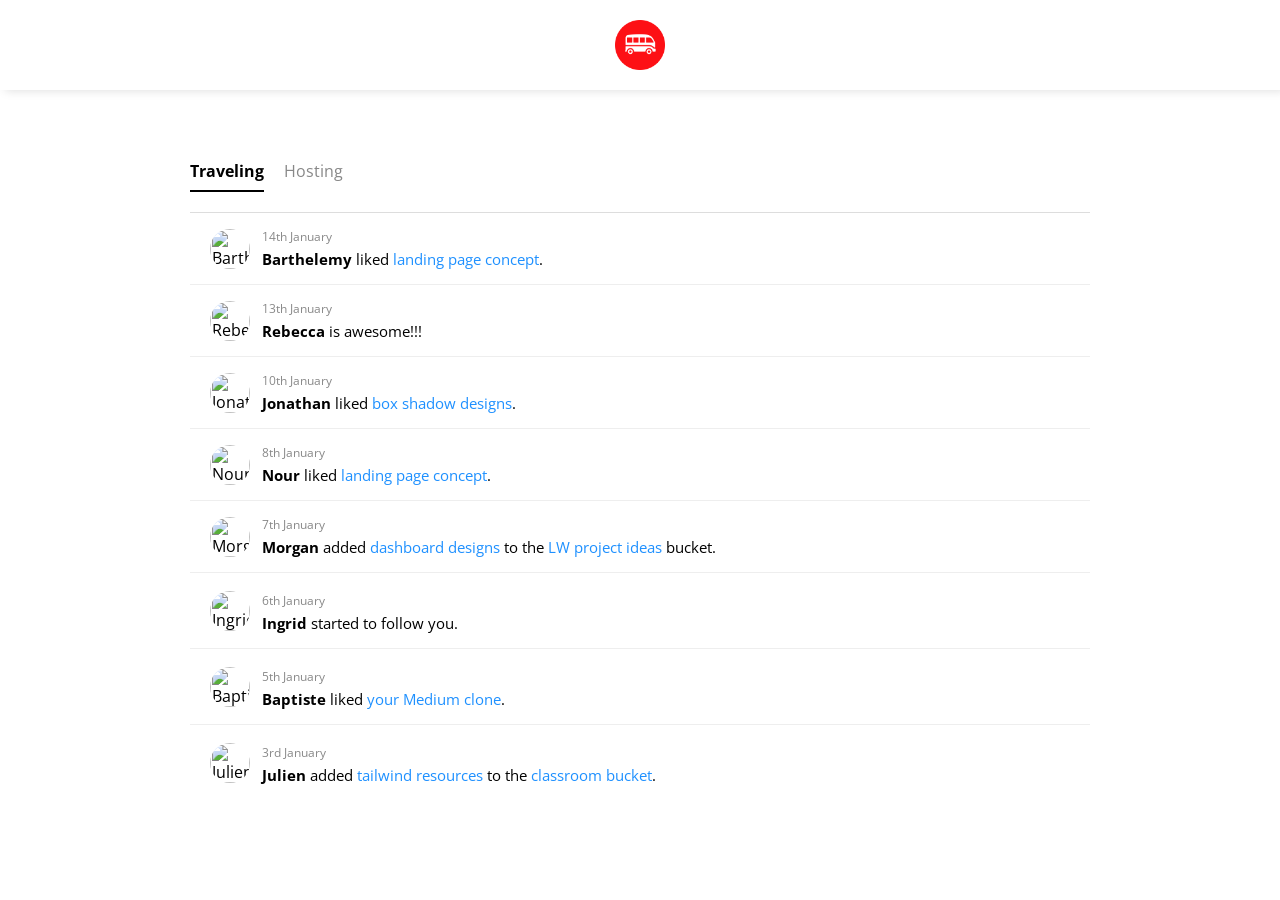
==== index.html @ caa033ea "Move files to root pour Gh pages" ====
<html>
  <head>
    <meta charset="utf-8">
    <title>Activity feed - Notification design</title>
    <link rel="shortcut icon" href="data:image/x-icon;" type="image/x-icon">

    <link rel="stylesheet" href="css/style.css">
  </head>

  <body>

    <div class="navbar-lewagon">
      <img src="images/logo.png" alt="logo">
    </div>

    <div class="container">
      <!-- Code your tabs here -->
      <div class="tabs">
        <a href="#" class="tab active">Traveling</a>
        <a href="#" class="tab">Hosting</a>
      </div>



      <div class="notifications">

        <div class="notification">
          <!-- Code one notification here -->
            <img class="avatar" src="https://avatars.githubusercontent.com/u/141767832?v=4" alt="Barthelemy">
            <div class="notification-content">
            <small>14th January</small>
            <p><strong>Barthelemy</strong> liked <a href="#">landing page concept</a>.</p>
            </div>
            <div class="notification-actions">
            <a href="#">
              Mark as seen
              <i class="fas fa-check"></i>
            </a>
            </div>
          </div>

        <div class="notification">
          <!-- Code one notification here -->
            <img class="avatar" src="https://avatars.githubusercontent.com/u/196431764?v=4" alt="Rebecca">
            <div class="notification-content">
            <small>13th January</small>
            <p><strong>Rebecca</strong> is awesome!!!</p>
            </div>
            <div class="notification-actions">
            <a href="#">
              Follow back
              <i class="fas fa-user-plus"></i>
            </a>
              </div>
            </div>

        <div class="notification">
          <!-- Code one notification here -->
            <img class="avatar" src="https://avatars.githubusercontent.com/u/197379940?v=4" alt="Jonathan">
            <div class="notification-content">
            <small>10th January</small>
            <p><strong>Jonathan</strong> liked <a href="#">box shadow designs</a>.</p>
            </div>
            <div class="notification-actions">
            <a href="#">
              Mark as seen
              <i class="fas fa-check"></i>
            </a>
            </div>
          </div>
          <!-- etc. -->
          <div class="notification">
            <img class="avatar" src="https://avatars.githubusercontent.com/u/196225316?v=4" alt="Nour">
            <div class="notification-content">
              <small>8th January</small>
              <p><strong>Nour</strong> liked <a href="#">landing page concept</a>.</p>
            </div>
            <div class="notification-actions">
              <a href="#">
                Say thanks
                <i class="fas fa-heart"></i>
              </a>
            </div>
          </div>

          <div class="notification">
            <img class="avatar" src="https://avatars.githubusercontent.com/u/15994658?v=4" alt="Morgan">
            <div class="notification-content">
              <small>7th January</small>
              <p><strong>Morgan</strong> added <a href="#">dashboard designs</a> to the <a href="#">LW project ideas</a> bucket.</p>
            </div>
            <div class="notification-actions">
              <a href="#">
                View bucket
                <i class="fas fa-box-open"></i>
              </a>
            </div>
          </div>

        <div class="notification">
          <img class="avatar" src="https://d26jy9fbi4q9wx.cloudfront.net/rails/active_storage/representations/proxy/eyJfcmFpbHMiOnsibWVzc2FnZSI6IkJBaHBBK2p6QXc9PSIsImV4cCI6bnVsbCwicHVyIjoiYmxvYl9pZCJ9fQ==--37962b424780207d9575f295e25ce5ddeef6b7e3/eyJfcmFpbHMiOnsibWVzc2FnZSI6IkJBaDdCem9MWm05eWJXRjBTU0lJY0c1bkJqb0dSVlE2RTNKbGMybDZaVjkwYjE5bWFXeHNXd2hwQWNocEFjaDdCam9KWTNKdmNEb09ZWFIwWlc1MGFXOXUiLCJleHAiOm51bGwsInB1ciI6InZhcmlhdGlvbiJ9fQ==--df4f7d63fe19fb30952f52eed6dffc392a97578c/39_1750.png" alt="Ingrid">
          <div class="notification-content">
            <p><small>6th January</small></p>
            <p><strong>Ingrid</strong> started to follow you.</p>
          </div>
          <div class="notification-actions">
            <a href="#">
              Follow back
              <i class="fas fa-user-plus"></i>
            </a>
          </div>
        </div>

        <div class="notification">
          <img class="avatar" src="https://avatars.githubusercontent.com/u/196624773?v=4" alt="Baptiste">
          <div class="notification-content">
            <p><small>5th January</small></p>
            <p><strong>Baptiste</strong> liked <a href="#">your Medium clone</a>.</p>
          </div>
          <div class="notification-actions">
            <a href="#">
              Mark as seen
              <i class="fas fa-check"></i>
            </a>
          </div>
        </div>

        <div class="notification">
          <img class="avatar" src="https://avatars.githubusercontent.com/u/198212342?v=4" alt="Julien">
          <div class="notification-content">
            <p><small>3rd January</small></p>
            <p><strong>Julien</strong> added <a href="#">tailwind resources</a> to the <a href="#">classroom bucket</a>.</p>
          </div>
          <div class="notification-actions">
            <a href="#">
              View resource
              <i class="fas fa-folder-open"></i>
            </a>
          </div>
        </div>

      </div>

    </div>

  </body>
</html>
---- css/style.css ----
/* Fonts */
@import url("https://fonts.googleapis.com/css2?family=Open+Sans:wght@300;400;700");
@import url("https://use.fontawesome.com/releases/v6.1.2/css/all.css");

/* Components */
@import url("components/navbar.css");
@import url("components/avatar.css");
@import url("components/notification.css");
@import url("components/tabs.css");

body {
  margin: 0;
  margin-bottom: 100px;
  font-family: "Open Sans", "Helvetica", "sans-serif";
}
.text-center {
  text-align: center;
}
.container {
  max-width: 900px;
  margin: 50px auto;
}
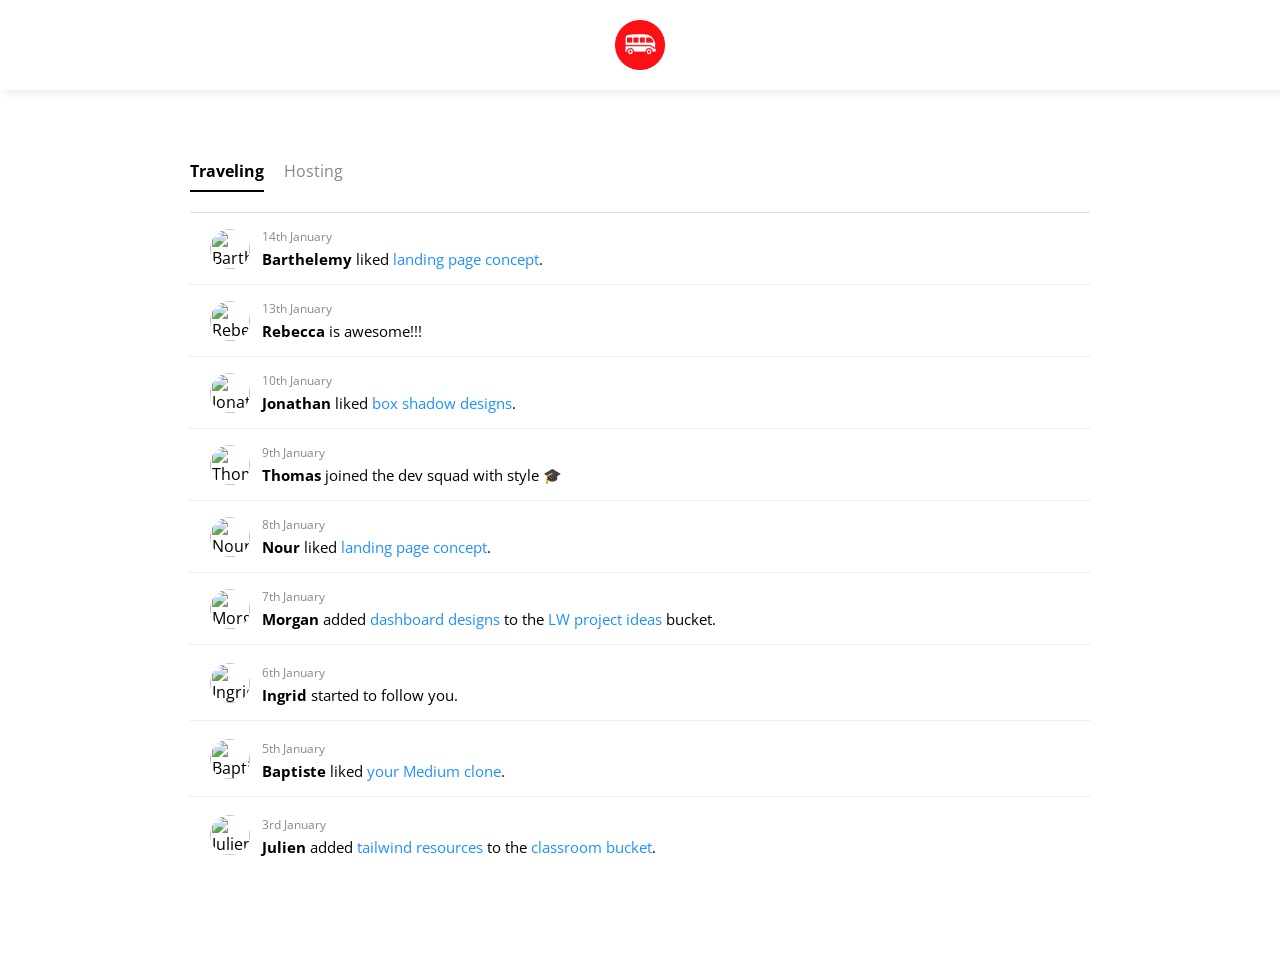
==== commit 8cccfad9: "Update index.html" ====
--- a/index.html
+++ b/index.html
@@ -69,6 +69,20 @@
             </div>
           </div>
           <!-- etc. -->
+        <div class="notification">
+          <img class="avatar" src="https://avatars.githubusercontent.com/u/197379940?v=4" alt="Thomas">
+          <div class="notification-content">
+          <small>9th January</small>
+          <p><strong>Thomas</strong> joined the dev squad with style 🎓</p>
+          </div>
+          <div class="notification-actions">
+          <a href="#">
+            Welcome!
+            <i class="fas fa-handshake"></i>
+          </a>
+        </div>
+      </div>
+
           <div class="notification">
             <img class="avatar" src="https://avatars.githubusercontent.com/u/196225316?v=4" alt="Nour">
             <div class="notification-content">
